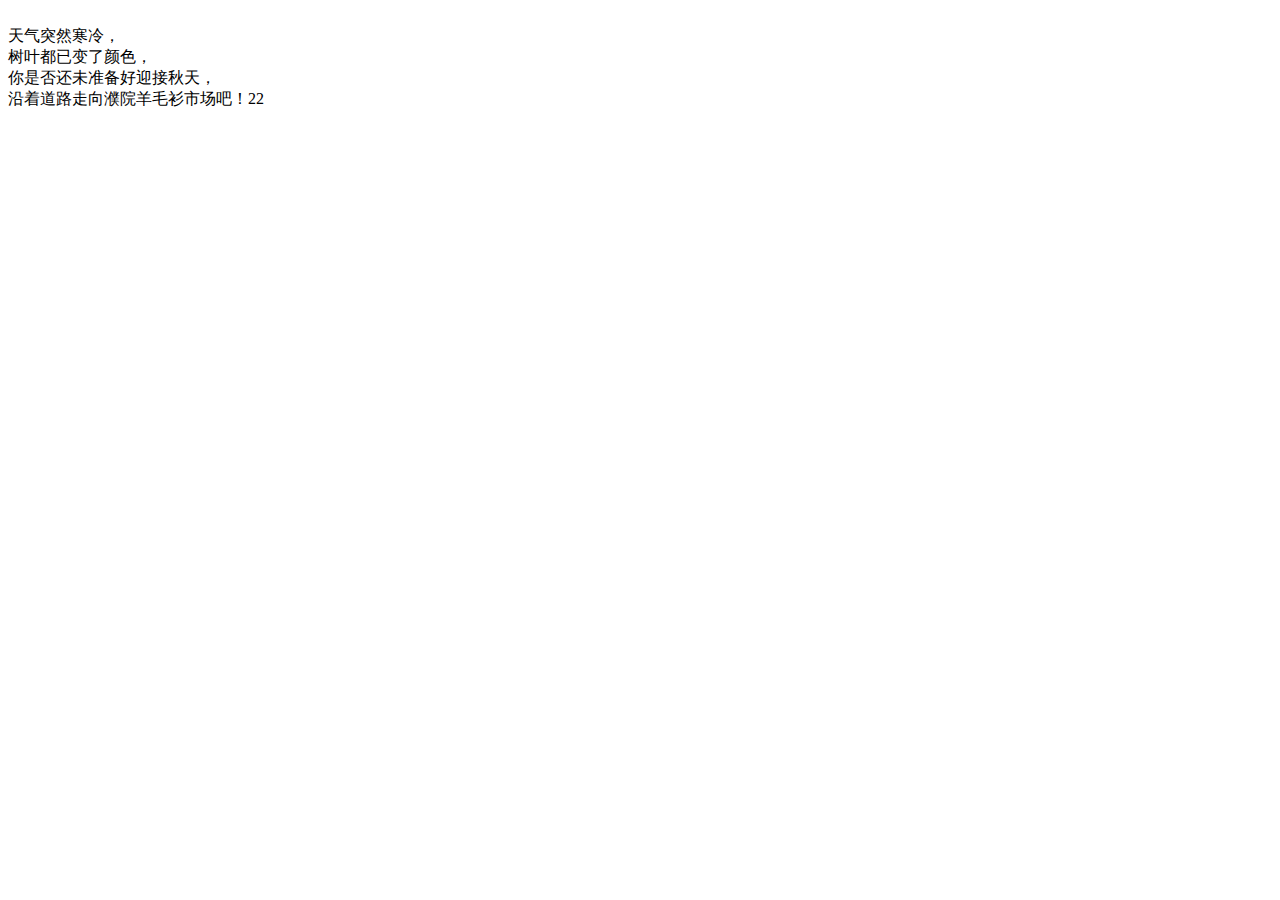
==== index.html @ 273ba1d6 "Update index.html" ====
<!DOCTYPE html>
<html lang="en">
<head>
    <meta charset="UTF-8">
    <meta http-equiv="X-UA-Compatible" content="IE=edge">
    <meta name="viewport" content="width=device-width, initial-scale=1.0,user-scalable=no">
    <title>Document</title>
    <link rel="stylesheet" href="prossess.css">

</head>
<body>
    <div class="box">
        <div class="box1"><br>天气突然寒冷，<br>树叶都已变了颜色，<br>你是否还未准备好迎接秋天，<br>沿着道路走向濮院羊毛衫市场吧！22</div>
        <a href="http://www.yyfun001.com/lesson/login.php" class="box2"></a>
    </div>
</html>
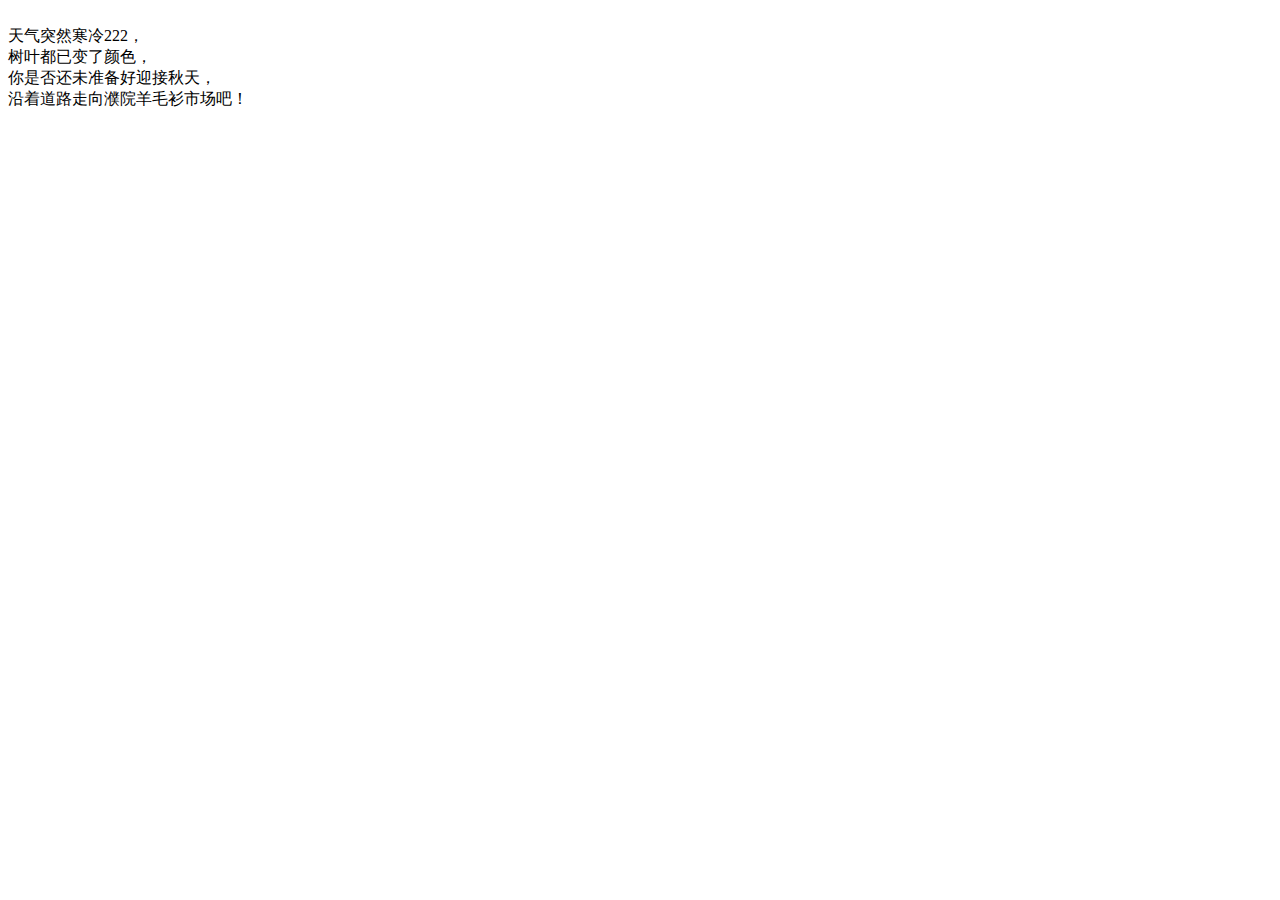
==== commit 89b5cd6a: "Update index.html" ====
--- a/index.html
+++ b/index.html
@@ -10,7 +10,7 @@
 </head>
 <body>
     <div class="box">
-        <div class="box1"><br>天气突然寒冷，<br>树叶都已变了颜色，<br>你是否还未准备好迎接秋天，<br>沿着道路走向濮院羊毛衫市场吧！22</div>
+        <div class="box1"><br>天气突然寒冷222，<br>树叶都已变了颜色，<br>你是否还未准备好迎接秋天，<br>沿着道路走向濮院羊毛衫市场吧！</div>
         <a href="http://www.yyfun001.com/lesson/login.php" class="box2"></a>
     </div>
 </html>
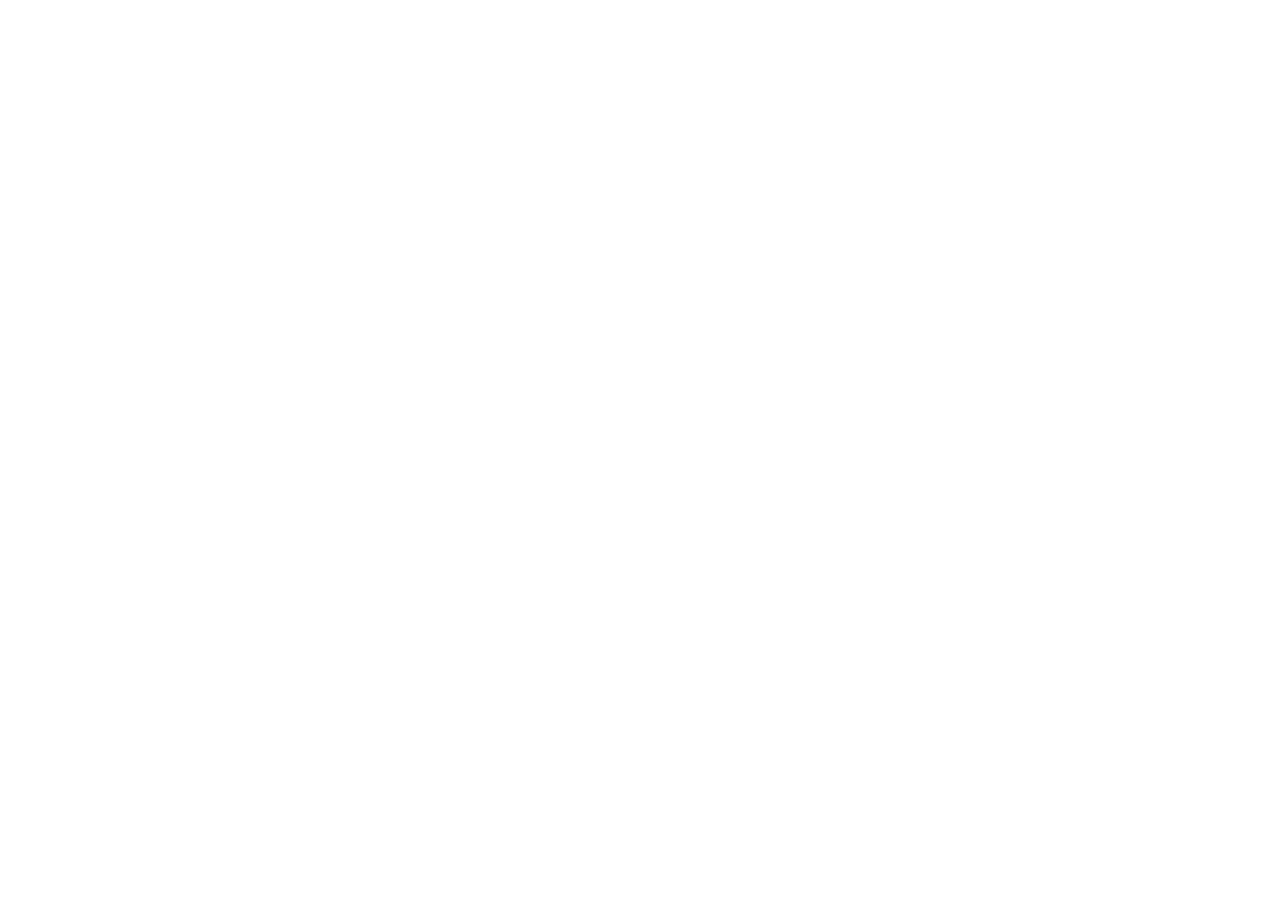
==== commit 2477008e: "Update index.html" ====
--- a/index.html
+++ b/index.html
@@ -3,14 +3,21 @@
 <head>
     <meta charset="UTF-8">
     <meta http-equiv="X-UA-Compatible" content="IE=edge">
-    <meta name="viewport" content="width=device-width, initial-scale=1.0,user-scalable=no">
+    <meta name="viewport" content="width=device-width, initial-scale=1.0">
     <title>Document</title>
-    <link rel="stylesheet" href="prossess.css">
-
+    <link rel="stylesheet" href="./css/bg.css">
 </head>
 <body>
-    <div class="box">
-        <div class="box1"><br>天气突然寒冷222，<br>树叶都已变了颜色，<br>你是否还未准备好迎接秋天，<br>沿着道路走向濮院羊毛衫市场吧！</div>
-        <a href="http://www.yyfun001.com/lesson/login.php" class="box2"></a>
-    </div>
+
+    <!-- <div class="lingan_1" id="lingan_1"></div> -->
+
+		<div class="box1">
+        <div class="words01"></div>
+        <div class="words02"></div>
+        <div class="words03"></div>
+        <div class="words04"></div>
+		<div class="continue"></div>
+		<a href="00.html"><div class="box2"></div></a>
+
+</body>
 </html>
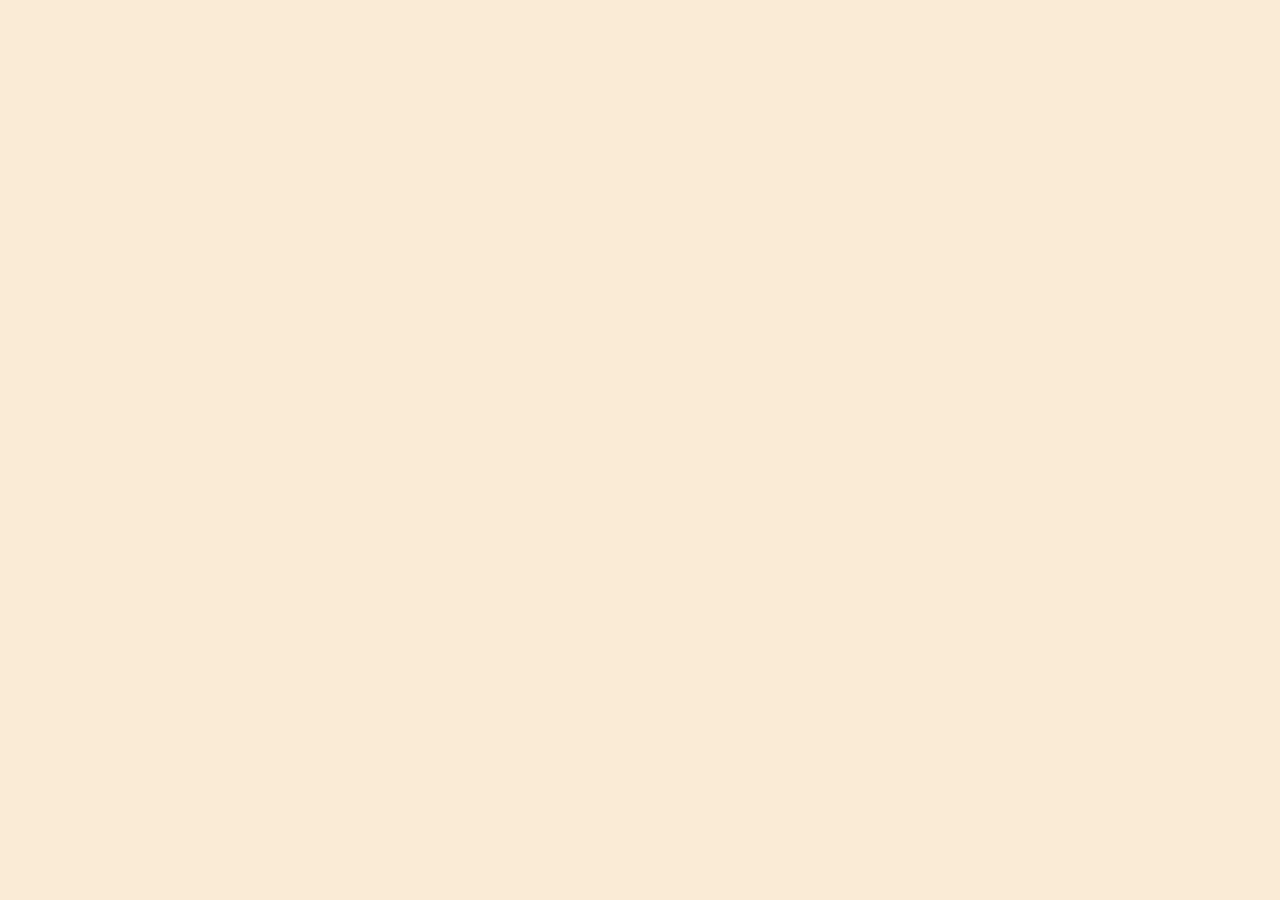
==== commit bf3f69e4: "Update index.html" ====
--- a/index.html
+++ b/index.html
@@ -5,7 +5,7 @@
     <meta http-equiv="X-UA-Compatible" content="IE=edge">
     <meta name="viewport" content="width=device-width, initial-scale=1.0">
     <title>Document</title>
-    <link rel="stylesheet" href="./css/bg.css">
+    <link rel="stylesheet" href="bg.css">
 </head>
 <body>
 
@@ -16,8 +16,8 @@
         <div class="words02"></div>
         <div class="words03"></div>
         <div class="words04"></div>
-		<div class="continue"></div>
-		<a href="00.html"><div class="box2"></div></a>
+	<div class="continue"></div>
+	<a href="00.html"><div class="box2"></div></a>
 
 </body>
 </html>
--- a/bg.css
+++ b/bg.css
@@ -0,0 +1,188 @@
+*{
+    margin: 0;
+    padding: 0;
+}
+
+/* .lingan_1 {  position: absolute; top: 0; left: 0; width: 90%; height: 100%;  } */
+
+html{
+    /*设置rem的比值  100vw/1030*50 */
+    font-size: 4.8543689320388vw;
+    background-color: antiquewhite;
+}
+
+.box1{
+    width: 100vw;
+    height: 100vh;
+    margin: 0 auto;
+    background-image: url(../img/bg.jpg);
+    background-size: 100% 200%; 
+    animation: move 0.5s steps(2) infinite;
+    position: relative;
+    /* float: left; */
+}
+
+@keyframes move{
+    from{
+        background-position: 0 0;
+    }
+
+    to{
+        background-position: 0 -200vh;
+    }
+}
+
+.words01{
+    width: 5.58rem;
+    height: 0.78rem;
+    background-image: url(../img/a01.png);
+    background-size: 100% 100%; 
+    position: absolute;
+    top: 2rem;
+    left: 8rem;
+    animation: move1 2s;
+}
+
+@keyframes move1{
+     0%{
+        opacity: 0;
+      }
+      30% {
+        opacity: 0.25;
+      }
+      68%{
+        opacity: 0.5;
+      }
+      72% {
+        opacity: 0.75;
+      }
+      100% {
+        opacity: 1;
+      }
+}
+
+.words02{
+    width: 6.14rem;
+    height: 0.76rem;
+    background-image: url(../img/a02.png);
+    background-size: 100% 100%; 
+    position: absolute;
+    top: 3rem;
+    left: 4.8rem;
+    animation: move2 2s;
+    animation-delay: 2s;
+}
+
+@keyframes move2{
+    0%{
+        opacity: 0;
+      }
+      30% {
+        opacity: 0.25;
+      }
+      68%{
+        opacity: 0.5;
+      }
+      72% {
+        opacity: 0.75;
+      }
+      100% {
+        opacity: 1;
+      }
+}
+
+   .words03{
+    width: 8.86rem;
+    height: 0.76rem;
+    background-image: url(../img/a03.png);
+    background-size: 100% 100%; 
+    position: absolute;
+    top: 4rem;
+    left: 7rem;
+    animation: move3 2s;
+    animation-delay: 4s;
+}
+
+@keyframes move3{
+    0%{
+        opacity: 0;
+      }
+      30% {
+        opacity: 0.25;
+      }
+      68%{
+        opacity: 0.5;
+      }
+      72% {
+        opacity: 0.75;
+      }
+      100% {
+        opacity: 1;
+      }
+}
+
+.words04{
+    width: 9.48rem;
+    height: 0.78rem;
+    background-image: url(../img/a04.png);
+    background-size: 100% 100%; 
+    position: absolute;
+    top: 5rem;
+    left: 2.7rem;
+    animation: move4 2s;
+    animation-delay: 6s;
+}
+
+@keyframes move4{
+    0%{
+        opacity: 0;
+      }
+      30% {
+        opacity: 0.25;
+      }
+      68%{
+        opacity: 0.5;
+      }
+      72% {
+        opacity: 0.75;
+      }
+      100% {
+        opacity: 1;
+      } 
+}
+
+.continue{
+    width: 4.94rem;
+    height: 0.5rem;
+    background-image: url(../img/a05.png);
+    background-size: 100% 100%; 
+    position: absolute;
+    top: 7rem;
+    left: 6rem;
+	/* cursor: pointer; */
+	animation: move5 2s;
+	animation-delay: 8s;
+}
+
+@keyframes move5{
+    0%{
+        opacity: 0;
+      }
+      30% {
+        opacity: 0.25;
+      }
+      68%{
+        opacity: 0.5;
+      }
+      72% {
+        opacity: 0.75;
+      }
+      100% {
+        opacity: 1;
+      } 
+}
+
+.box2{
+	width: 100vw;
+	height: 100vh;
+}
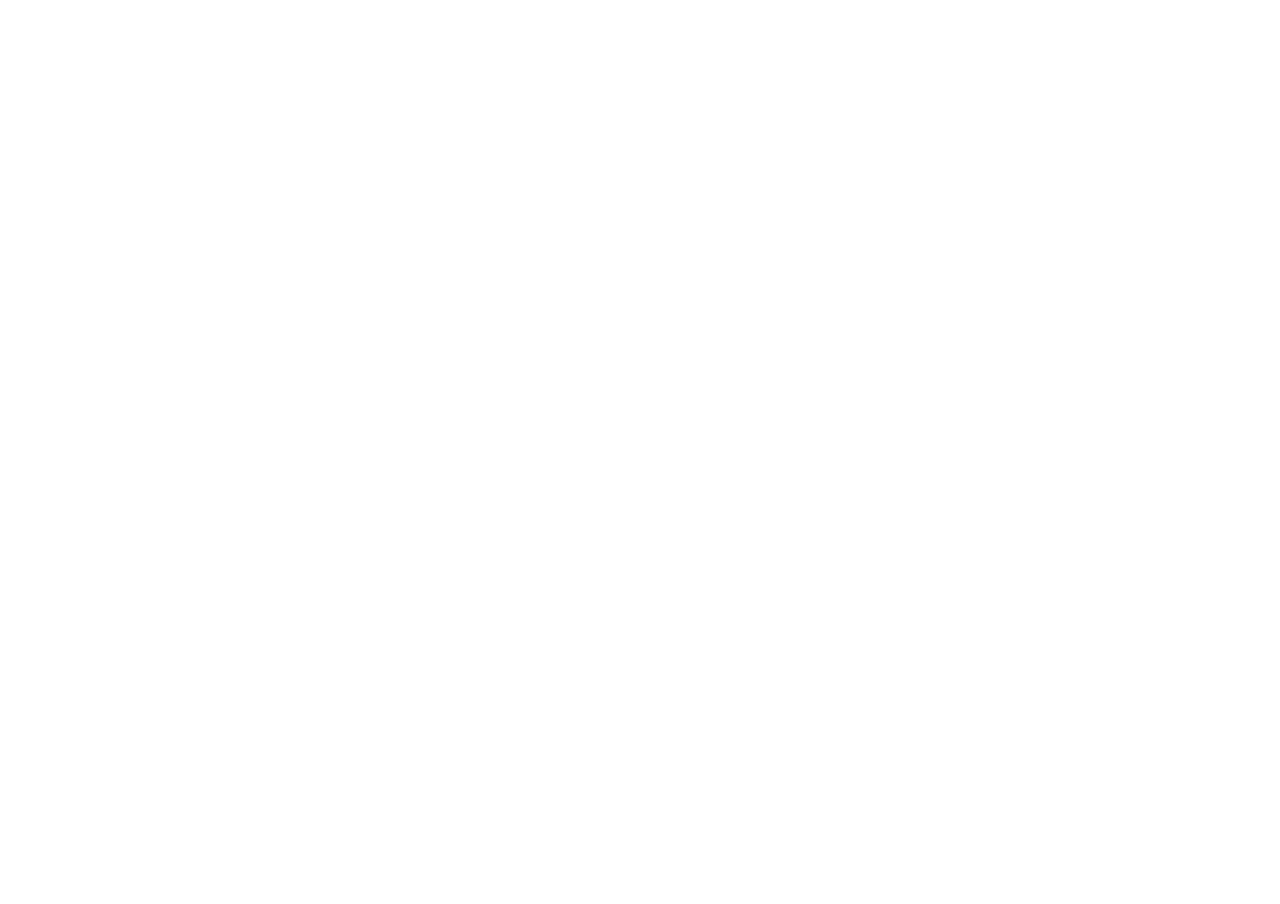
==== commit 0f566f32: "Update index.html" ====
--- a/index.html
+++ b/index.html
@@ -1,23 +1,23 @@
 <!DOCTYPE html>
-<html lang="en">
-<head>
-    <meta charset="UTF-8">
-    <meta http-equiv="X-UA-Compatible" content="IE=edge">
-    <meta name="viewport" content="width=device-width, initial-scale=1.0">
-    <title>Document</title>
-    <link rel="stylesheet" href="bg.css">
-</head>
-<body>
-
-    <!-- <div class="lingan_1" id="lingan_1"></div> -->
-
-		<div class="box1">
-        <div class="words01"></div>
-        <div class="words02"></div>
-        <div class="words03"></div>
-        <div class="words04"></div>
-	<div class="continue"></div>
-	<a href="00.html"><div class="box2"></div></a>
-
-</body>
+<html>
+ <head>
+  <meta charset="UTF-8">
+  <meta http-equiv="Refresh" content="3;url=666.html">
+  <title>濮院羊毛衫</title>
+  <style type="text/css">
+   *,html,body{
+    width: 100%;
+    height: 100%;
+    margin: 0px;
+   }
+   video{
+    margin: 0px;
+   }
+  </style>
+ </head>
+ <body>
+  <div>
+   <video src="img/横屏欣赏.mp4" autoplay muted width="100%" height="100%"></video>
+  </div>
+ </body>
 </html>
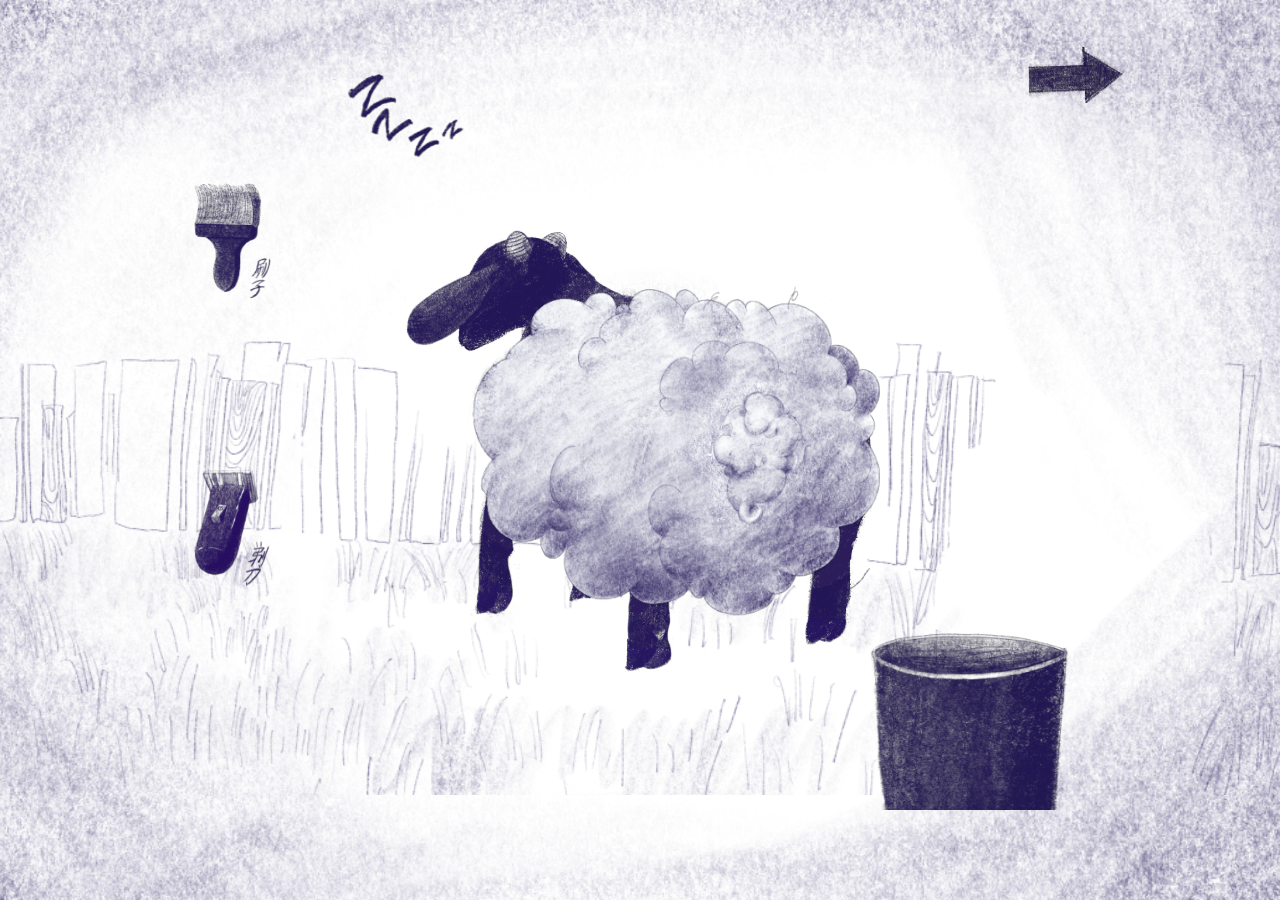
==== commit e512310e: "Add files via upload" ====
--- a/index.html
+++ b/index.html
@@ -1,23 +1,26 @@
-<!DOCTYPE html>
-<html>
- <head>
-  <meta charset="UTF-8">
-  <meta http-equiv="Refresh" content="3;url=666.html">
-  <title>濮院羊毛衫</title>
-  <style type="text/css">
-   *,html,body{
-    width: 100%;
-    height: 100%;
-    margin: 0px;
-   }
-   video{
-    margin: 0px;
-   }
-  </style>
- </head>
- <body>
-  <div>
-   <video src="img/横屏欣赏.mp4" autoplay muted width="100%" height="100%"></video>
-  </div>
- </body>
-</html>
+<!DOCTYPE html>
+<html>
+	<head>
+		<meta charset="utf-8" http-equiv="content-type" content="text/html">
+		<meta name="viewport" content="width=device-width,initial-scale=1,
+		maximum-scale=1,user-scalable=no">
+		<title>秋日定制计划</title>
+		<script src="jquery.min.js"></script>
+		<link rel="stylesheet" href="test.css">
+        <script src="test.js"></script>
+	</head>
+	<body>
+		<div class="bjimg"></div>
+		<div><img class="heiyang" src="img/heiyang .PNG"></div>
+		<div><img class="zzz" src="img/zzz.PNG"></div>
+		<img class="baimao" src="img/baimao.PNG" id="hid">
+		<img class="shuazi" src="img/shuazi.PNG" onclick="move();showimg()">
+		<a href="返回界面"><img class="jiantou" src="img/jiantou.PNG"></a><img class="jiantou" src="img/jiantou.PNG">
+		<img class="tong" src="img/tong.PNG">
+		<div><img class="tidao" src="img/tidao.PNG" onclick="hide();showimg();move();"></div>
+		<img class="mao1" src="img/01.PNG" id="test" style="display: none;">
+		<img class="mao2" src="img/02.PNG" id="test2" style="display: none;">
+		<img class="mao3" src="img/03.PNG" id="test3" style="display: none;">
+		<div id="myProgress"><div id="myBar"style="display: none;">0%</div></div>
+	</body>
+</html>--- a/test.css
+++ b/test.css
@@ -0,0 +1,136 @@
+body{
+  height: 100%;
+  width: 100%;
+  margin: 0;
+  padding: 0;
+  background:url(img/beijing.PNG);
+  background-repeat:no-repeat;
+  background-size:100%;		
+		}
+.bjimg {
+	      position: fixed;
+	      top: 0;
+	      left: 0;
+	      width: 100%;
+	      height: 100%;
+	      min-width: 1000px;
+	      z-index: -10;
+	      zoom: 1;
+	      background-image: url("img/background.PNG") ;
+	      background-repeat: no-repeat;
+	      background-size: cover;
+	      -webkit-background-size: cover;
+	      -o-background-size: cover;
+	      background-position: center 0;
+		  animation: action 3.5s linear infinite; } 
+		  @keyframes action{ 25%{opacity: 0.5} 50%{opacity: 0.1} 75%{opacity: 0.5} 100%{opacity: 0.9}
+	    }
+.zzz{
+		position: absolute;
+		left:27%;
+		top:8%;
+		width: 120px;
+		height: 90px;
+		animation: action 1s linear infinite; }
+		@keyframes action{ 25%{opacity: 0.5} 50%{opacity: 0.1} 75%{opacity: 0.5} 100%{opacity: 0.9}
+	}
+.heiyang{
+		position: absolute;
+		left:50%;
+		top:50%;
+		transform:translate(-50%,-50%);
+	}
+.baimao{
+		position: absolute;
+		left:53%;
+		top:50%;
+		transform: translate(-50%,-50%);
+		width: 420px;
+		height: 340px;
+	}
+.shuazi{
+		position: absolute;
+		width: 80px;
+		height: 120px;
+		left: 15%;
+		top: 20%;
+	}
+.shuazi:hover{
+		transform: scale(1.1,1.1);
+		transition-duration: 0.5s;
+	}
+.tidao{
+		position: absolute;
+		width: 80px;
+		height: 120px;
+		left: 15%;
+		top: 52%;
+	}
+.tidao:hover{
+		transform: scale(1.1,1.1);
+		transition-duration: 0.5s;
+		
+	}
+.jiantou{
+		position: absolute;
+		left: 80%;
+		top: 5%;
+	}
+.jiantou:hover{
+		transform: scale(1.1,1.1);
+		transition-duration: 0.5s;
+	}
+.tong{
+	position: absolute;
+	left: 68%;
+	top: 70%;	
+	width: 200px;
+	height: 180px;
+	}
+
+.mao1{
+		display: none;
+		position: absolute;
+		left: 68%;
+		top: 55%;	
+		width: 200px;
+		height: 200px;
+		
+	}
+.mao2{
+		display: none;
+		position: absolute;
+		left: 68%;
+		top:45%;	
+		width: 200px;
+		height: 200px;
+	}
+.mao3{
+		display: none;
+		position: absolute;
+		left: 68%;
+		top:35%;	
+		width: 200px;
+		height: 200px;
+	}
+#myProgress {
+	  width: 10%;
+	  background-color: #ddd;
+	  position: absolute;
+	  left: 80%;
+	  top: 88%;
+	}
+	
+#myBar {
+	  width: 10%;
+	  height: 30px;
+	  background-color:black;
+	  text-align: center;
+	  line-height: 30px;
+	  color: white;
+	  margin-top: 30px;
+	  margin-left: -150px;
+	  position: absolute;
+	}
+	
+	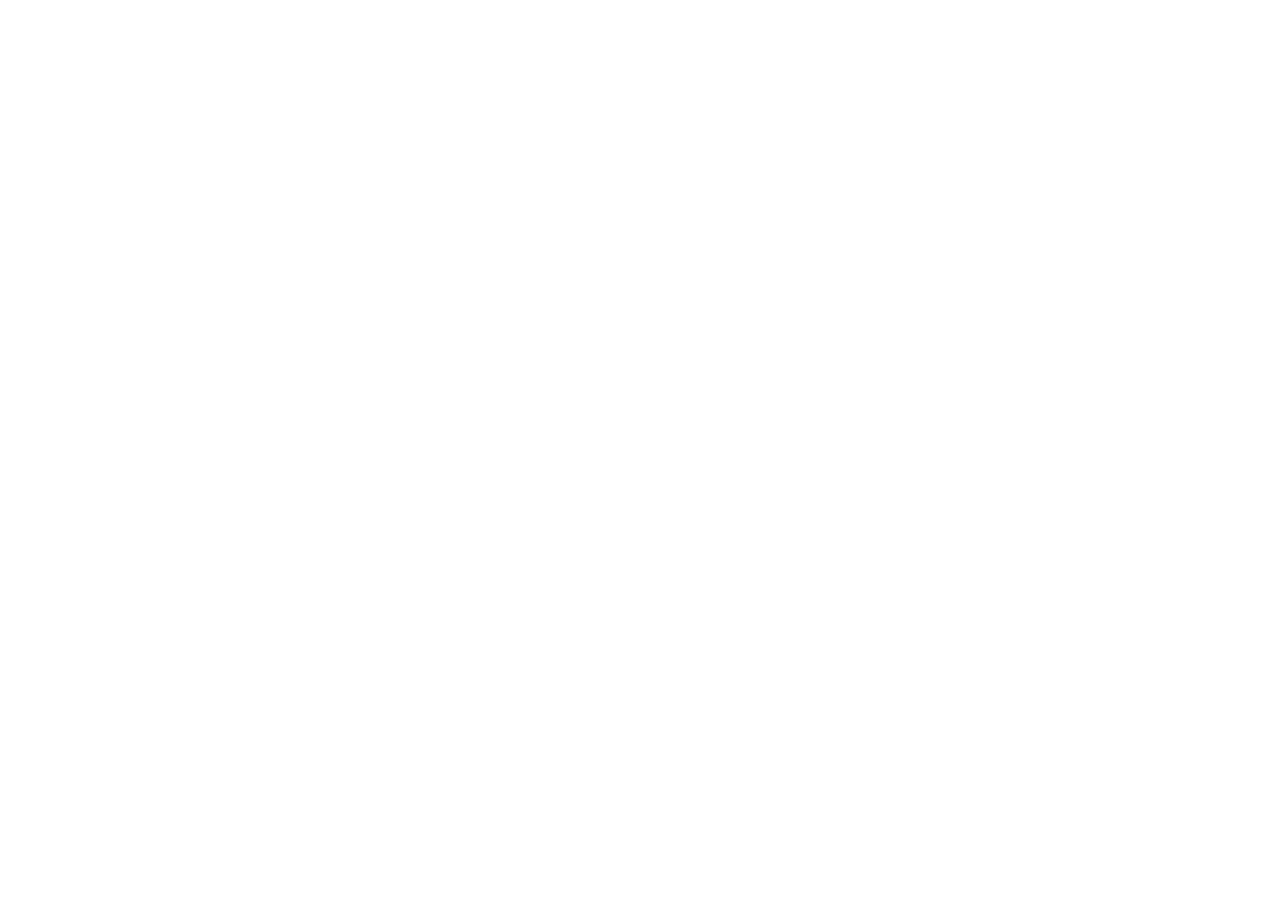
==== commit ed803256: "Add files via upload" ====
--- a/index.html
+++ b/index.html
@@ -1,26 +1,105 @@
-<!DOCTYPE html>
-<html>
-	<head>
-		<meta charset="utf-8" http-equiv="content-type" content="text/html">
-		<meta name="viewport" content="width=device-width,initial-scale=1,
-		maximum-scale=1,user-scalable=no">
-		<title>秋日定制计划</title>
-		<script src="jquery.min.js"></script>
-		<link rel="stylesheet" href="test.css">
-        <script src="test.js"></script>
-	</head>
-	<body>
-		<div class="bjimg"></div>
-		<div><img class="heiyang" src="img/heiyang .PNG"></div>
-		<div><img class="zzz" src="img/zzz.PNG"></div>
-		<img class="baimao" src="img/baimao.PNG" id="hid">
-		<img class="shuazi" src="img/shuazi.PNG" onclick="move();showimg()">
-		<a href="返回界面"><img class="jiantou" src="img/jiantou.PNG"></a><img class="jiantou" src="img/jiantou.PNG">
-		<img class="tong" src="img/tong.PNG">
-		<div><img class="tidao" src="img/tidao.PNG" onclick="hide();showimg();move();"></div>
-		<img class="mao1" src="img/01.PNG" id="test" style="display: none;">
-		<img class="mao2" src="img/02.PNG" id="test2" style="display: none;">
-		<img class="mao3" src="img/03.PNG" id="test3" style="display: none;">
-		<div id="myProgress"><div id="myBar"style="display: none;">0%</div></div>
-	</body>
+<!DOCTYPE html>
+<html>
+	<head>
+		<meta charset="utf-8" http-equiv="content-type" content="text/html">
+		<meta http-equiv="Refresh" content="5;url=background02.html">
+		<meta name="viewport" content="width=device-width,initial-scale=1.0, minimum-scale=1.0, maximum-scale=1.0, user-scalable=no">
+		<title>濮院羊毛衫</title>
+		<style type="text/css">
+			*,html{
+				padding: 0;
+				margin: 0;
+				width: 100%;
+				height: 100%;
+			}
+			
+			#box1 {
+            	margin: 0px auto;
+            	width: 1030px;
+            	height: 640px;
+            	background-image: url(img/beijing.jpg);
+            	background-size: 1030px;
+            	display: flex;
+				position: relative;
+            	animation: beijing 1s steps(2) infinite
+       		}
+       		
+       		@keyframes beijing {
+            0% {
+                background-position: 0 0
+            }
+            100% {
+                background-position: 0 -640px;
+            }
+        	}
+        
+			#box2{
+				width: 280px;
+				height: 195px;
+				right: 380px;
+				bottom: 325px;
+				position: absolute;
+				animation: maoyi 5s ease-out infinite;
+			}
+			
+			@keyframes maoyi{
+				0%{background-image: url(img/maoyi1.png);}
+				10%{background-image: url(img/maoyi2.png);}
+				20%{background-image: url(img/maoyi3.png);}
+				30%{background-image: url(img/maoyi4.png);}
+				40%{background-image: url(img/maoyi5.png);}
+				50%{background-image: url(img/maoyi6.png);}
+				60%{background-image: url(img/maoyi7.png);}
+				70%{background-image: url(img/maoyi8.png);}
+				80%{background-image: url(img/maoyi9.png);}
+				90%{background-image: url(img/maoyi10.png);}
+				100%{background-image: url(img/maoyiComplete.png);}
+			}
+		
+		#box3{
+				right: 281px;
+				bottom: 155px;
+				width: 385px;
+				height: 148px;
+				position: absolute;
+				background-image: url(img/xian.png);
+			}
+		
+		#box4{
+				right: 350px;
+				bottom: 160px;
+				width: 305px;
+				height: 152px;
+				position: absolute;
+				background-image: url(img/hengping.png);
+			}
+			
+		#box5{
+				right: 553px;
+				bottom: 291px;
+				width: 71px;
+				height: 61px;
+				position: absolute;
+				background-image: url(img/gouzhen.png);
+			}
+		
+		#box6{
+				right: 165px;
+				bottom: 50px;
+				width: 127px;
+				height: 174px;
+				position: absolute;
+				background-image: url(img/maoxianqiu.png);
+			}
+		</style>
+	</head>
+	<body>
+		<div id="box1">
+			<div id="box2"></div>
+			<div id="box3"></div>
+			<div id="box4"></div>
+			<div id="box5"></div>
+			<div id="box6"></div>
+		</div>
+  </body>
 </html>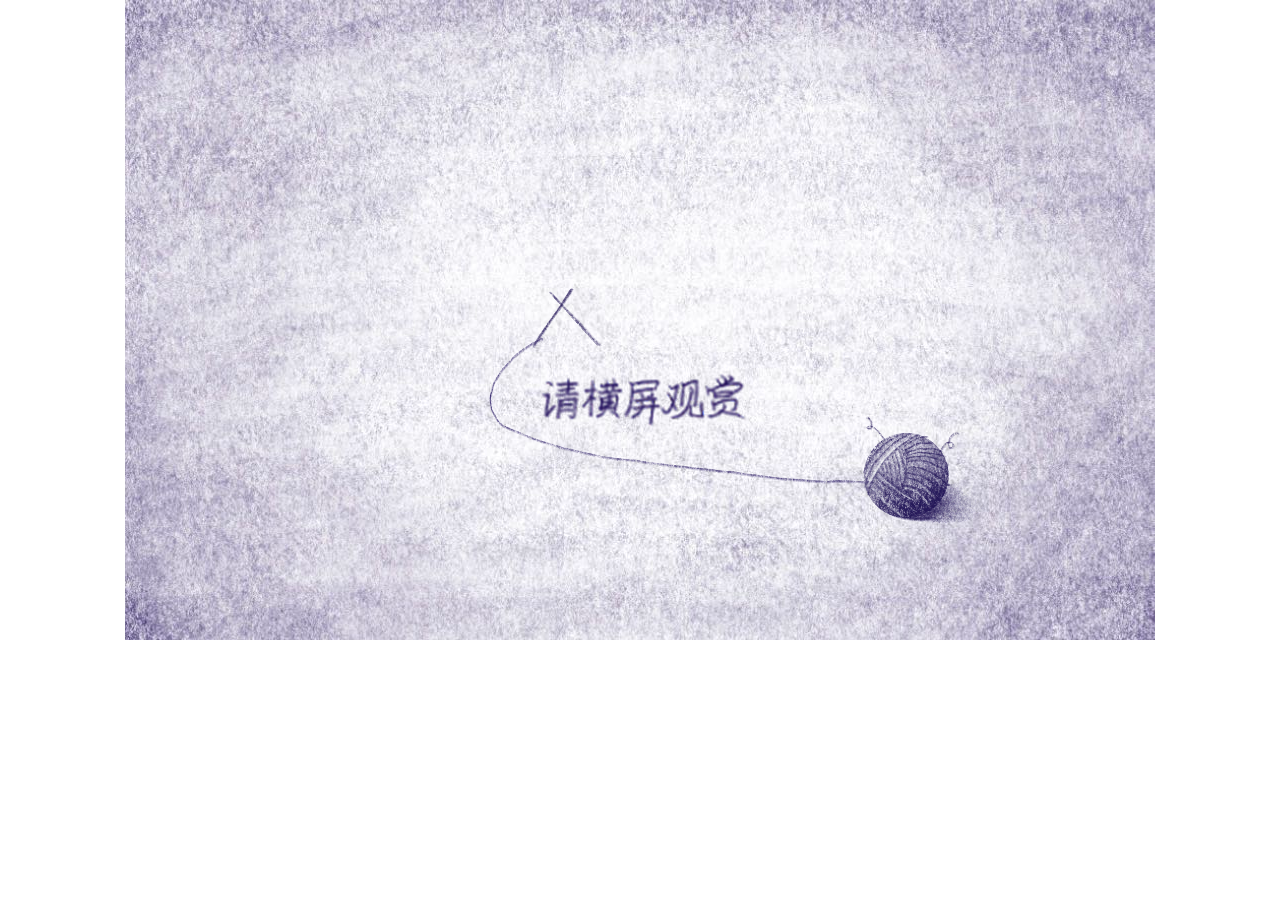
==== commit c6766df1: "Update index.html" ====
--- a/index.html
+++ b/index.html
@@ -2,7 +2,7 @@
 <html>
 	<head>
 		<meta charset="utf-8" http-equiv="content-type" content="text/html">
-		<meta http-equiv="Refresh" content="5;url=background02.html">
+		<meta http-equiv="Refresh" content="5;url=background2.html">
 		<meta name="viewport" content="width=device-width,initial-scale=1.0, minimum-scale=1.0, maximum-scale=1.0, user-scalable=no">
 		<title>濮院羊毛衫</title>
 		<style type="text/css">
@@ -102,4 +102,4 @@
 			<div id="box6"></div>
 		</div>
   </body>
-</html>+</html>
